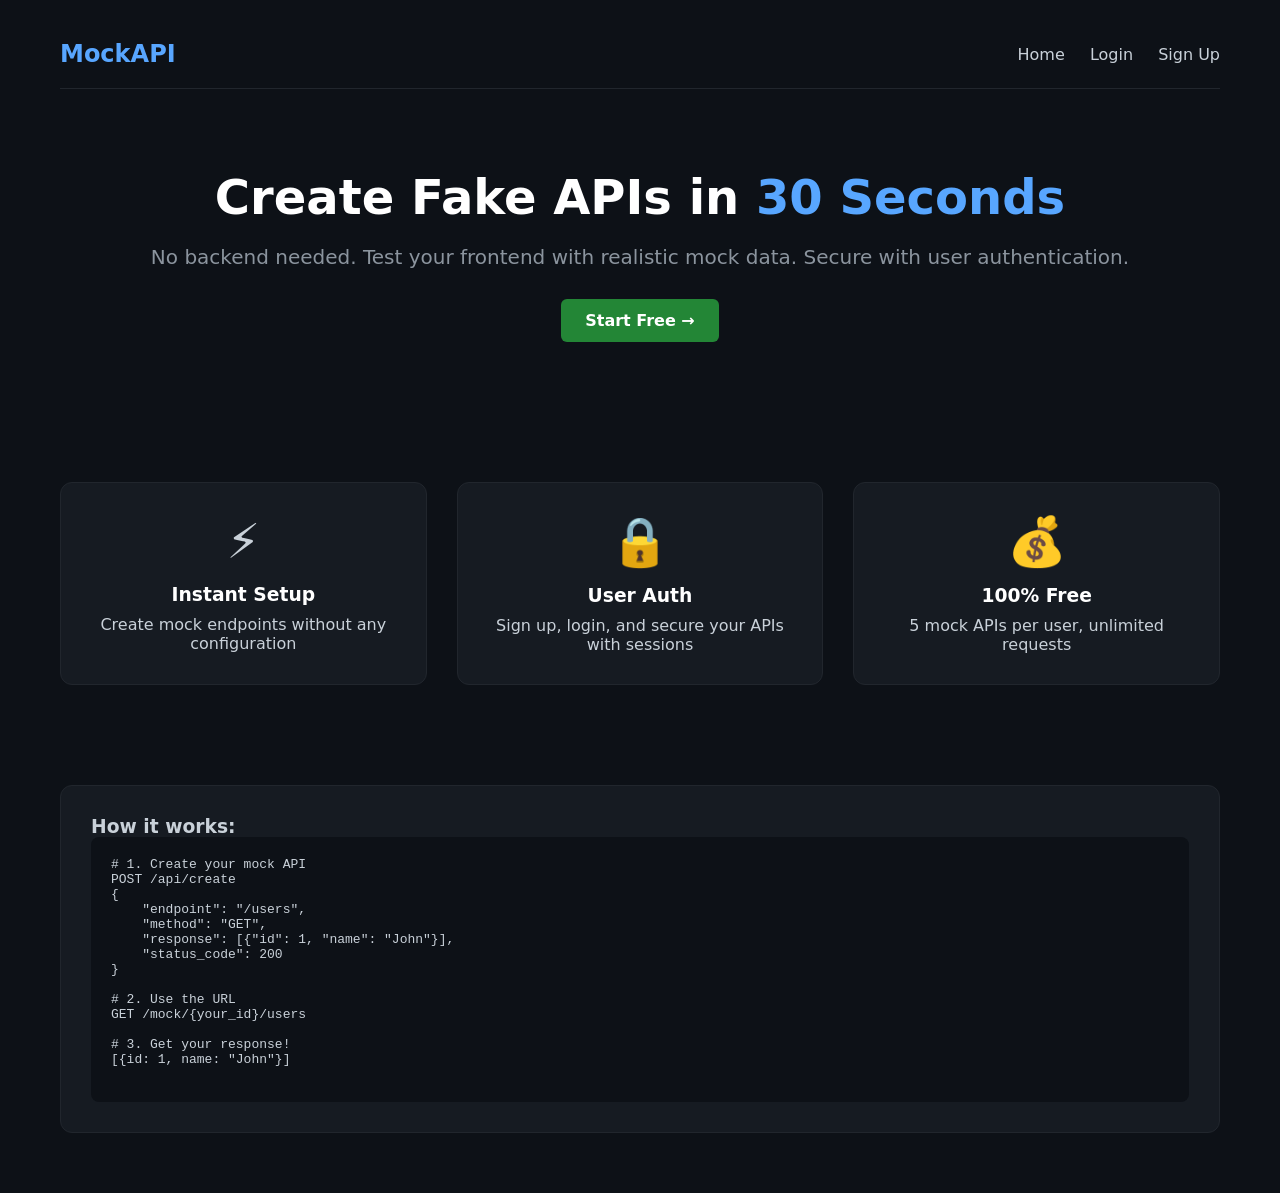
==== frontend/index.html @ ffb469e9 "Checkpoint: auth + Google OAuth + Mock CRUD working (17/17 tests pass)" ====
<!DOCTYPE html>
<html lang="en">
<head>
    <meta charset="UTF-8">
    <meta name="viewport" content="width=device-width, initial-scale=1.0">
    <title>MockAPI - Free Fake API Service</title>
    <link rel="stylesheet" href="style.css">
</head>
<body>
    <div class="container">
        <nav>
            <div class="logo">MockAPI</div>
            <div class="nav-links" id="nav-links">
                <a href="/">Home</a>
            </div>
        </nav>
        <div class="hero">
            <h1>Create Fake APIs in <span class="highlight">30 Seconds</span></h1>
            <p>No backend needed. Test your frontend with realistic mock data. Secure with user authentication.</p>
            <a href="/create" class="btn-primary">Start Free →</a>
        </div>
        <div class="features">
            <div class="feature">
                <div class="feature-icon">⚡</div>
                <h3>Instant Setup</h3>
                <p>Create mock endpoints without any configuration</p>
            </div>
            <div class="feature">
                <div class="feature-icon">🔒</div>
                <h3>User Auth</h3>
                <p>Sign up, login, and secure your APIs with sessions</p>
            </div>
            <div class="feature">
                <div class="feature-icon">💰</div>
                <h3>100% Free</h3>
                <p>5 mock APIs per user, unlimited requests</p>
            </div>
        </div>
        <div class="code-example">
            <h3>How it works:</h3>
            <pre>
# 1. Create your mock API
POST /api/create
{
    "endpoint": "/users",
    "method": "GET",
    "response": [{"id": 1, "name": "John"}],
    "status_code": 200
}

# 2. Use the URL
GET /mock/{your_id}/users

# 3. Get your response!
[{id: 1, name: "John"}]
            </pre>
        </div>
    </div>
    <script>
        async function updateNav() {
            const nav = document.getElementById('nav-links');
            try {
                const res = await fetch('/api/me', { credentials: 'include' });
                if (res.ok) {
                    nav.innerHTML = `
                        <a href="/">Home</a>
                        <a href="/dashboard">Dashboard</a>
                        <a href="/create">Create API</a>
                        <a href="/logout">Logout</a>
                    `;
                } else {
                    nav.innerHTML = `
                        <a href="/">Home</a>
                        <a href="/login">Login</a>
                        <a href="/signup">Sign Up</a>
                    `;
                }
            } catch (e) {
                nav.innerHTML = `
                    <a href="/">Home</a>
                    <a href="/login">Login</a>
                    <a href="/signup">Sign Up</a>
                `;
            }
        }
        updateNav();
    </script>
</body>
</html>
---- frontend/style.css ----
* {
    margin: 0;
    padding: 0;
    box-sizing: border-box;
}
body {
    font-family: 'Segoe UI', system-ui, sans-serif;
    background: #0d1117;
    color: #c9d1d9;
    min-height: 100vh;
}
.container {
    max-width: 1200px;
    margin: 0 auto;
    padding: 20px;
}
nav {
    display: flex;
    justify-content: space-between;
    align-items: center;
    padding: 20px 0;
    border-bottom: 1px solid #21262d;
}
.logo {
    font-size: 24px;
    font-weight: bold;
    color: #58a6ff;
}
.logo a {
    color: #58a6ff;
    text-decoration: none;
}
.nav-links a {
    color: #c9d1d9;
    text-decoration: none;
    margin-left: 20px;
    transition: color 0.3s;
}
.nav-links a:hover {
    color: #58a6ff;
}
.hero {
    text-align: center;
    padding: 80px 0;
}
.hero h1 {
    font-size: 48px;
    margin-bottom: 20px;
    color: #fff;
}
.highlight {
    color: #58a6ff;
}
.hero p {
    font-size: 20px;
    color: #8b949e;
    margin-bottom: 30px;
}
.btn-primary {
    display: inline-block;
    background: #238636;
    color: #fff;
    padding: 12px 24px;
    border-radius: 6px;
    text-decoration: none;
    font-weight: bold;
    border: none;
    cursor: pointer;
    transition: background 0.3s;
}
.btn-primary:hover {
    background: #2ea043;
}
.btn-delete {
    background: #da3633;
    color: #fff;
    padding: 8px 16px;
    border-radius: 6px;
    border: none;
    cursor: pointer;
}
.btn-delete:hover {
    background: #f85149;
}
.features {
    display: grid;
    grid-template-columns: repeat(3, 1fr);
    gap: 30px;
    padding: 60px 0;
}
.feature {
    background: #161b22;
    padding: 30px;
    border-radius: 12px;
    text-align: center;
    border: 1px solid #21262d;
}
.feature-icon {
    font-size: 48px;
    margin-bottom: 15px;
}
.feature h3 {
    color: #fff;
    margin-bottom: 10px;
}
.code-example {
    background: #161b22;
    padding: 30px;
    border-radius: 12px;
    margin: 40px 0;
    border: 1px solid #21262d;
}
.code-example pre {
    background: #0d1117;
    padding: 20px;
    border-radius: 8px;
    overflow-x: auto;
    color: #c9d1d9;
}
.create-form {
    max-width: 600px;
    margin: 40px auto;
    background: #161b22;
    padding: 40px;
    border-radius: 12px;
    border: 1px solid #21262d;
}
.create-form h2 {
    margin-bottom: 30px;
    color: #fff;
}
.form-group {
    margin-bottom: 20px;
}
.form-group label {
    display: block;
    margin-bottom: 8px;
    color: #c9d1d9;
}
.form-group input,
.form-group select,
.form-group textarea {
    width: 100%;
    padding: 12px;
    background: #0d1117;
    border: 1px solid #21262d;
    border-radius: 6px;
    color: #c9d1d9;
    font-family: monospace;
}
.form-group textarea {
    font-size: 14px;
    resize: vertical;
}
.result {
    margin-top: 30px;
    padding: 20px;
    background: #238636;
    border-radius: 8px;
}
.result.hidden {
    display: none;
}
.url-box {
    display: flex;
    gap: 10px;
    margin-top: 10px;
}
.url-box code {
    flex: 1;
    background: #0d1117;
    padding: 12px;
    border-radius: 6px;
    overflow-x: auto;
}
.url-box button {
    background: #58a6ff;
    border: none;
    padding: 12px 20px;
    border-radius: 6px;
    cursor: pointer;
    color: #0d1117;
    font-weight: bold;
}
.remaining {
    margin-top: 15px;
    font-weight: bold;
}
.dashboard {
    padding: 40px 0;
}
.dashboard h2 {
    margin-bottom: 10px;
    color: #fff;
}
.usage {
    color: #8b949e;
    margin-bottom: 30px;
}
.api-list .empty {
    text-align: center;
    padding: 60px;
    background: #161b22;
    border-radius: 12px;
}
.api-card {
    background: #161b22;
    padding: 20px;
    border-radius: 12px;
    margin-bottom: 15px;
    border: 1px solid #21262d;
}
.api-info {
    display: flex;
    align-items: center;
    gap: 15px;
    margin-bottom: 15px;
}
.method {
    padding: 4px 12px;
    border-radius: 4px;
    font-weight: bold;
    font-size: 12px;
}
.method.get { background: #238636; color: #fff; }
.method.post { background: #1f6feb; color: #fff; }
.method.put { background: #d29922; color: #fff; }
.method.delete { background: #da3633; color: #fff; }
.endpoint {
    font-size: 18px;
    color: #fff;
    font-weight: bold;
}
.status-code {
    color: #8b949e;
}
.api-url {
    display: flex;
    gap: 10px;
    margin-bottom: 15px;
}
.api-url code {
    flex: 1;
    background: #0d1117;
    padding: 10px;
    border-radius: 6px;
    font-size: 13px;
    overflow-x: auto;
}
.api-url button {
    background: #58a6ff;
    border: none;
    padding: 10px 16px;
    border-radius: 6px;
    cursor: pointer;
    color: #0d1117;
}
@media (max-width: 768px) {
    .features {
        grid-template-columns: 1fr;
    }
    .hero h1 {
        font-size: 32px;
    }
}
.auth-alt {
    text-align: center;
    margin-top: 20px;
    color: #8b949e;
}
.auth-alt a {
    color: #58a6ff;
    text-decoration: none;
}
.auth-alt a:hover {
    text-decoration: underline;
}
.auth-form {
    max-width: 400px;
    margin: 40px auto;
    background: #161b22;
    padding: 40px;
    border-radius: 12px;
    border: 1px solid #21262d;
}
.auth-form h2 {
    margin-bottom: 24px;
    color: #fff;
}
.auth-divider {
    display: flex;
    align-items: center;
    margin: 20px 0;
    color: #484f58;
    font-size: 13px;
}
.auth-divider::before,
.auth-divider::after {
    content: '';
    flex: 1;
    border-bottom: 1px solid #21262d;
}
.auth-divider span {
    padding: 0 12px;
}
.btn-google {
    display: flex;
    align-items: center;
    justify-content: center;
    gap: 10px;
    width: 100%;
    padding: 12px 24px;
    background: #fff;
    color: #333;
    border: 1px solid #dadce0;
    border-radius: 6px;
    font-size: 15px;
    font-weight: 500;
    text-decoration: none;
    cursor: pointer;
    transition: background 0.3s, box-shadow 0.3s;
}
.btn-google:hover {
    background: #f7f8f8;
    box-shadow: 0 1px 3px rgba(0,0,0,0.15);
}
.error {
    color: #f85149;
    margin-bottom: 15px;
}
.success {
    color: #3fb950;
    margin-bottom: 15px;
}
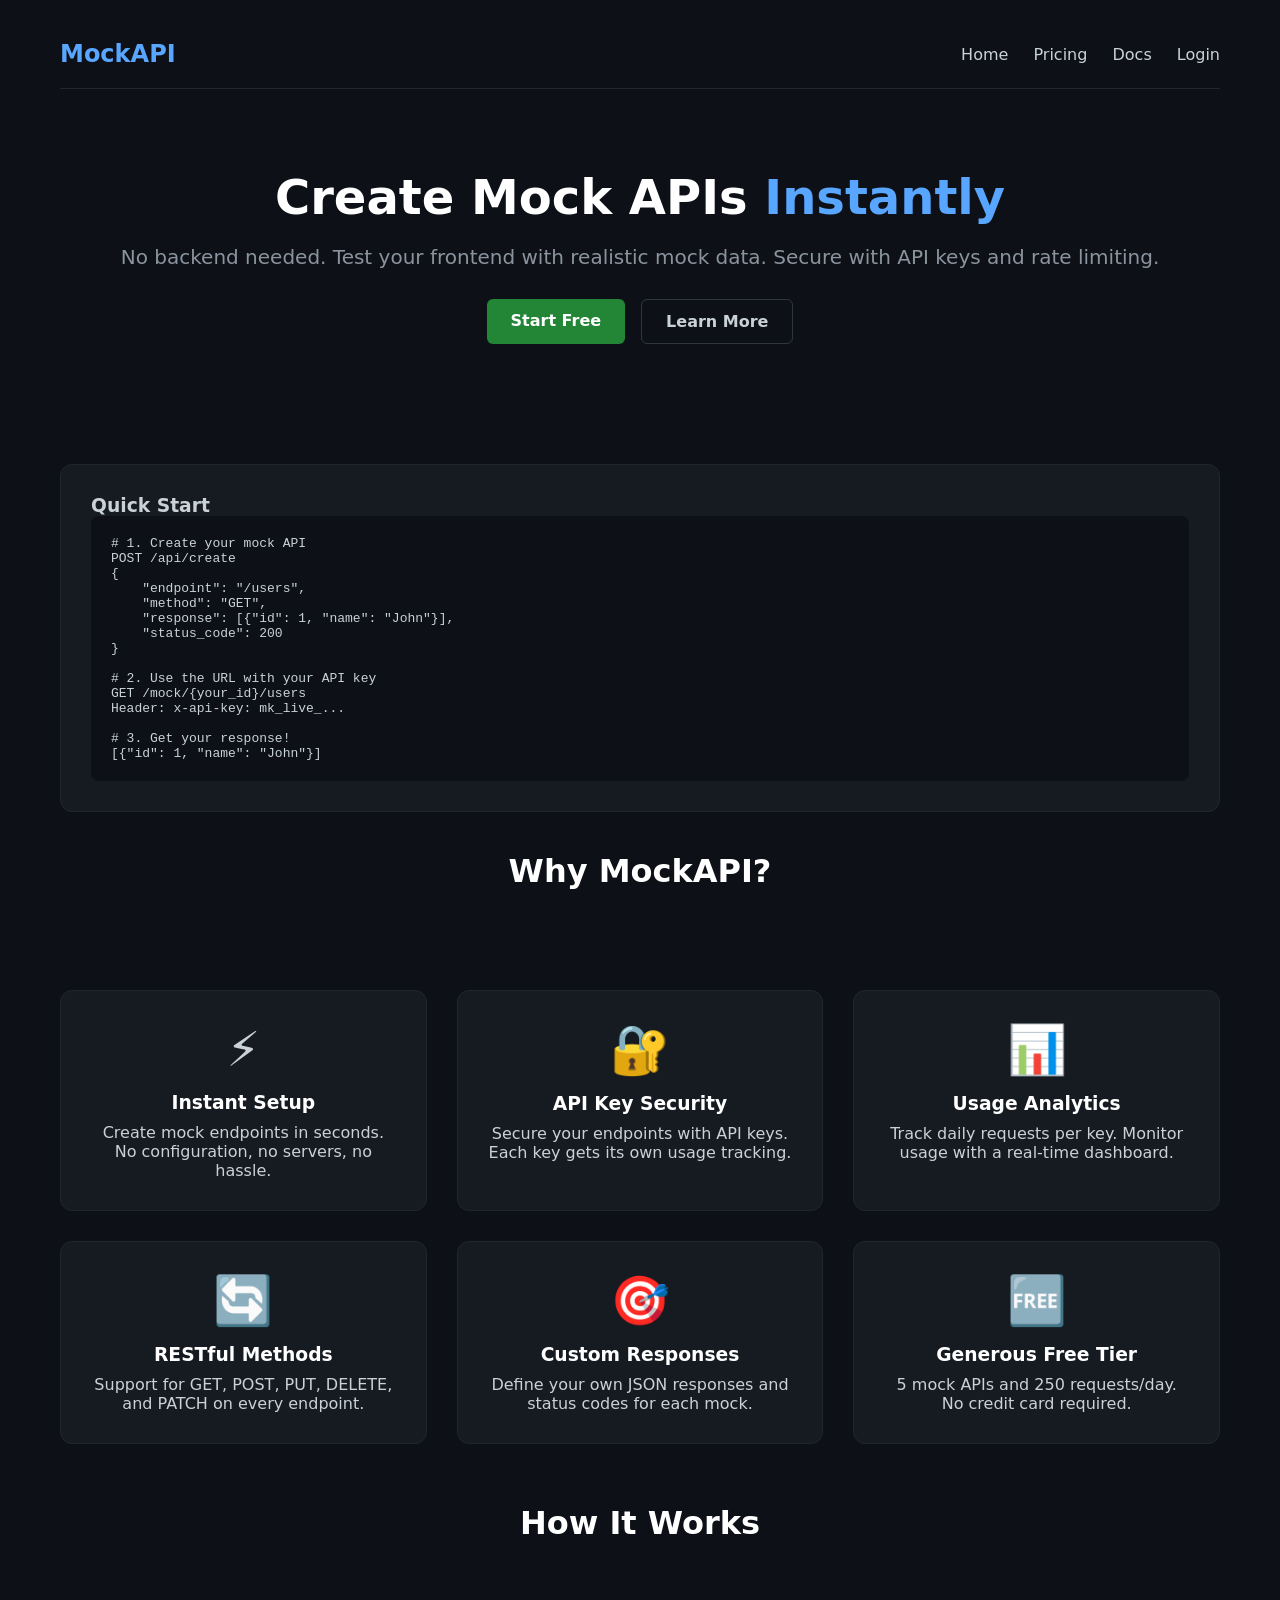
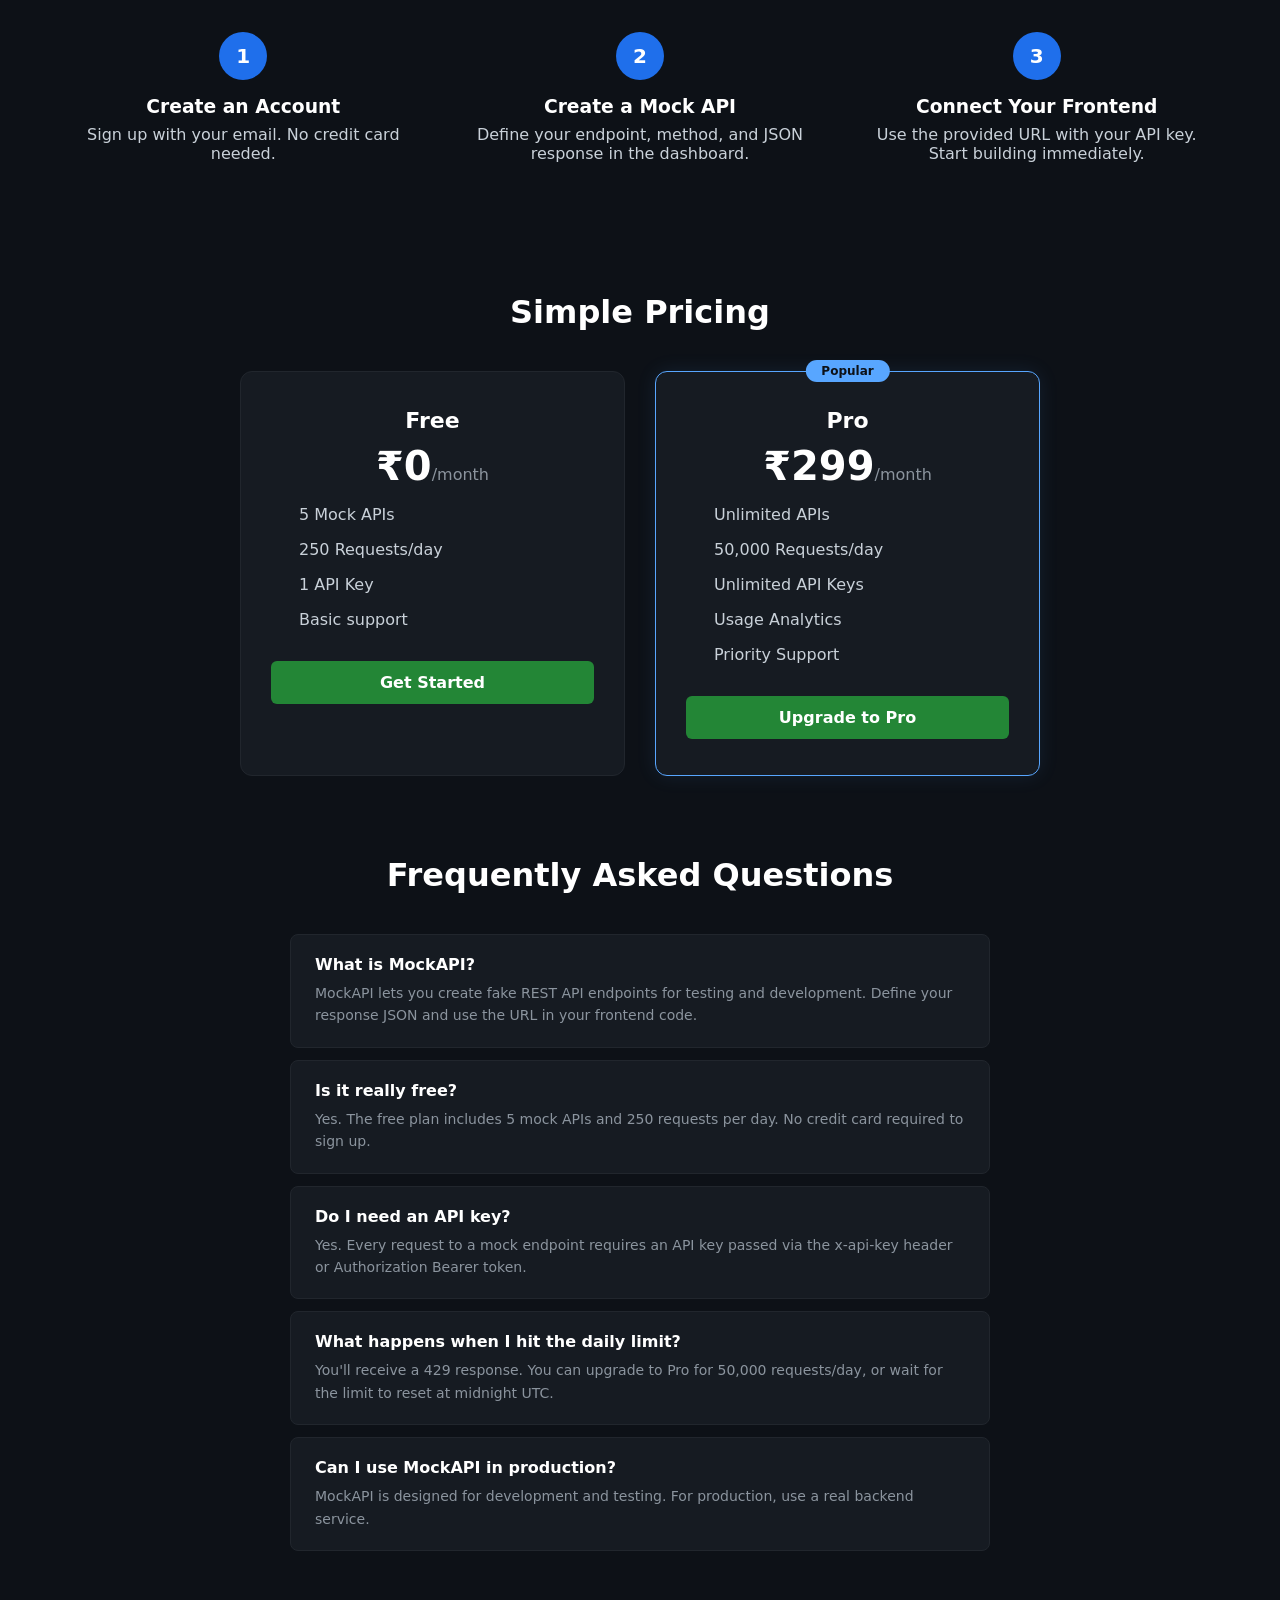
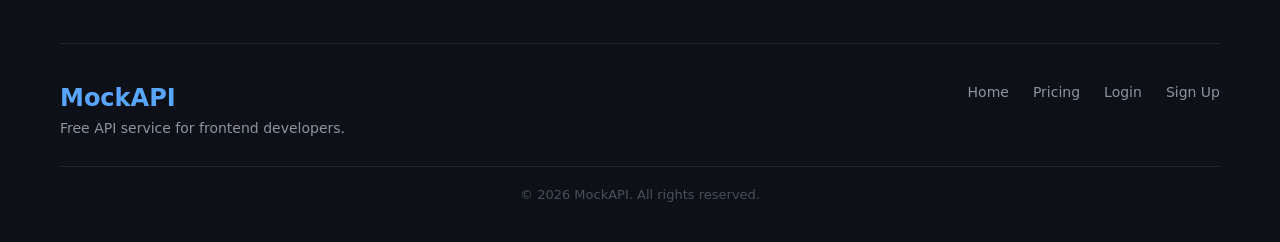
==== commit a4619e63: "Initial commit - MockAPI Pro MVP v1.0" ====
--- a/frontend/index.html
+++ b/frontend/index.html
@@ -3,41 +3,32 @@
 <head>
     <meta charset="UTF-8">
     <meta name="viewport" content="width=device-width, initial-scale=1.0">
-    <title>MockAPI - Free Fake API Service</title>
+    <title>MockAPI - Free Fake API Service for Frontend Developers</title>
     <link rel="stylesheet" href="style.css">
 </head>
 <body>
     <div class="container">
         <nav>
-            <div class="logo">MockAPI</div>
+            <div class="logo"><a href="/">MockAPI</a></div>
             <div class="nav-links" id="nav-links">
                 <a href="/">Home</a>
+                <a href="/pricing">Pricing</a>
+                <a href="/docs">Docs</a>
+                <a href="/login">Login</a>
             </div>
         </nav>
-        <div class="hero">
-            <h1>Create Fake APIs in <span class="highlight">30 Seconds</span></h1>
-            <p>No backend needed. Test your frontend with realistic mock data. Secure with user authentication.</p>
-            <a href="/create" class="btn-primary">Start Free →</a>
-        </div>
-        <div class="features">
-            <div class="feature">
-                <div class="feature-icon">⚡</div>
-                <h3>Instant Setup</h3>
-                <p>Create mock endpoints without any configuration</p>
-            </div>
-            <div class="feature">
-                <div class="feature-icon">🔒</div>
-                <h3>User Auth</h3>
-                <p>Sign up, login, and secure your APIs with sessions</p>
-            </div>
-            <div class="feature">
-                <div class="feature-icon">💰</div>
-                <h3>100% Free</h3>
-                <p>5 mock APIs per user, unlimited requests</p>
-            </div>
-        </div>
-        <div class="code-example">
-            <h3>How it works:</h3>
+
+        <section class="hero">
+            <h1>Create Mock APIs <span class="highlight">Instantly</span></h1>
+            <p>No backend needed. Test your frontend with realistic mock data. Secure with API keys and rate limiting.</p>
+            <div class="hero-actions">
+                <a href="/signup" class="btn-primary">Start Free</a>
+                <a href="#features" class="btn-secondary">Learn More</a>
+            </div>
+        </section>
+
+        <section class="code-example">
+            <h3>Quick Start</h3>
             <pre>
 # 1. Create your mock API
 POST /api/create
@@ -48,14 +39,146 @@
     "status_code": 200
 }
 
-# 2. Use the URL
+# 2. Use the URL with your API key
 GET /mock/{your_id}/users
+Header: x-api-key: mk_live_...
 
 # 3. Get your response!
-[{id: 1, name: "John"}]
-            </pre>
-        </div>
+[{"id": 1, "name": "John"}]</pre>
+        </section>
+
+        <section id="features">
+            <h2 class="section-title">Why MockAPI?</h2>
+            <div class="features">
+                <div class="feature">
+                    <div class="feature-icon">⚡</div>
+                    <h3>Instant Setup</h3>
+                    <p>Create mock endpoints in seconds. No configuration, no servers, no hassle.</p>
+                </div>
+                <div class="feature">
+                    <div class="feature-icon">🔐</div>
+                    <h3>API Key Security</h3>
+                    <p>Secure your endpoints with API keys. Each key gets its own usage tracking.</p>
+                </div>
+                <div class="feature">
+                    <div class="feature-icon">📊</div>
+                    <h3>Usage Analytics</h3>
+                    <p>Track daily requests per key. Monitor usage with a real-time dashboard.</p>
+                </div>
+                <div class="feature">
+                    <div class="feature-icon">🔄</div>
+                    <h3>RESTful Methods</h3>
+                    <p>Support for GET, POST, PUT, DELETE, and PATCH on every endpoint.</p>
+                </div>
+                <div class="feature">
+                    <div class="feature-icon">🎯</div>
+                    <h3>Custom Responses</h3>
+                    <p>Define your own JSON responses and status codes for each mock.</p>
+                </div>
+                <div class="feature">
+                    <div class="feature-icon">🆓</div>
+                    <h3>Generous Free Tier</h3>
+                    <p>5 mock APIs and 250 requests/day. No credit card required.</p>
+                </div>
+            </div>
+        </section>
+
+        <section class="how-it-works">
+            <h2 class="section-title">How It Works</h2>
+            <div class="steps">
+                <div class="step">
+                    <div class="step-num">1</div>
+                    <h3>Create an Account</h3>
+                    <p>Sign up with your email. No credit card needed.</p>
+                </div>
+                <div class="step">
+                    <div class="step-num">2</div>
+                    <h3>Create a Mock API</h3>
+                    <p>Define your endpoint, method, and JSON response in the dashboard.</p>
+                </div>
+                <div class="step">
+                    <div class="step-num">3</div>
+                    <h3>Connect Your Frontend</h3>
+                    <p>Use the provided URL with your API key. Start building immediately.</p>
+                </div>
+            </div>
+        </section>
+
+        <section class="pricing-preview" id="pricing">
+            <h2 class="section-title">Simple Pricing</h2>
+            <div class="pricing-cards">
+                <div class="pricing-card">
+                    <h3>Free</h3>
+                    <div class="price">₹0<span>/month</span></div>
+                    <ul>
+                        <li>5 Mock APIs</li>
+                        <li>250 Requests/day</li>
+                        <li>1 API Key</li>
+                        <li>Basic support</li>
+                    </ul>
+                    <a href="/signup" class="btn-primary">Get Started</a>
+                </div>
+                <div class="pricing-card featured">
+                    <div class="badge">Popular</div>
+                    <h3>Pro</h3>
+                    <div class="price">₹299<span>/month</span></div>
+                    <ul>
+                        <li>Unlimited APIs</li>
+                        <li>50,000 Requests/day</li>
+                        <li>Unlimited API Keys</li>
+                        <li>Usage Analytics</li>
+                        <li>Priority Support</li>
+                    </ul>
+                    <a href="/signup" class="btn-primary">Upgrade to Pro</a>
+                </div>
+            </div>
+        </section>
+
+        <section class="faq">
+            <h2 class="section-title">Frequently Asked Questions</h2>
+            <div class="faq-list">
+                <div class="faq-item">
+                    <h4>What is MockAPI?</h4>
+                    <p>MockAPI lets you create fake REST API endpoints for testing and development. Define your response JSON and use the URL in your frontend code.</p>
+                </div>
+                <div class="faq-item">
+                    <h4>Is it really free?</h4>
+                    <p>Yes. The free plan includes 5 mock APIs and 250 requests per day. No credit card required to sign up.</p>
+                </div>
+                <div class="faq-item">
+                    <h4>Do I need an API key?</h4>
+                    <p>Yes. Every request to a mock endpoint requires an API key passed via the x-api-key header or Authorization Bearer token.</p>
+                </div>
+                <div class="faq-item">
+                    <h4>What happens when I hit the daily limit?</h4>
+                    <p>You'll receive a 429 response. You can upgrade to Pro for 50,000 requests/day, or wait for the limit to reset at midnight UTC.</p>
+                </div>
+                <div class="faq-item">
+                    <h4>Can I use MockAPI in production?</h4>
+                    <p>MockAPI is designed for development and testing. For production, use a real backend service.</p>
+                </div>
+            </div>
+        </section>
+
+        <footer class="footer">
+            <div class="footer-content">
+                <div class="footer-brand">
+                    <div class="logo">MockAPI</div>
+                    <p>Free API service for frontend developers.</p>
+                </div>
+                <div class="footer-links">
+                    <a href="/">Home</a>
+                    <a href="/pricing">Pricing</a>
+                    <a href="/login">Login</a>
+                    <a href="/signup">Sign Up</a>
+                </div>
+            </div>
+            <div class="footer-bottom">
+                <p>&copy; 2026 MockAPI. All rights reserved.</p>
+            </div>
+        </footer>
     </div>
+
     <script>
         async function updateNav() {
             const nav = document.getElementById('nav-links');
@@ -64,24 +187,14 @@
                 if (res.ok) {
                     nav.innerHTML = `
                         <a href="/">Home</a>
+                        <a href="/pricing">Pricing</a>
+                        <a href="/docs">Docs</a>
                         <a href="/dashboard">Dashboard</a>
                         <a href="/create">Create API</a>
                         <a href="/logout">Logout</a>
                     `;
-                } else {
-                    nav.innerHTML = `
-                        <a href="/">Home</a>
-                        <a href="/login">Login</a>
-                        <a href="/signup">Sign Up</a>
-                    `;
                 }
-            } catch (e) {
-                nav.innerHTML = `
-                    <a href="/">Home</a>
-                    <a href="/login">Login</a>
-                    <a href="/signup">Sign Up</a>
-                `;
-            }
+            } catch (e) {}
         }
         updateNav();
     </script>
--- a/frontend/style.css
+++ b/frontend/style.css
@@ -287,43 +287,6 @@
     margin-bottom: 24px;
     color: #fff;
 }
-.auth-divider {
-    display: flex;
-    align-items: center;
-    margin: 20px 0;
-    color: #484f58;
-    font-size: 13px;
-}
-.auth-divider::before,
-.auth-divider::after {
-    content: '';
-    flex: 1;
-    border-bottom: 1px solid #21262d;
-}
-.auth-divider span {
-    padding: 0 12px;
-}
-.btn-google {
-    display: flex;
-    align-items: center;
-    justify-content: center;
-    gap: 10px;
-    width: 100%;
-    padding: 12px 24px;
-    background: #fff;
-    color: #333;
-    border: 1px solid #dadce0;
-    border-radius: 6px;
-    font-size: 15px;
-    font-weight: 500;
-    text-decoration: none;
-    cursor: pointer;
-    transition: background 0.3s, box-shadow 0.3s;
-}
-.btn-google:hover {
-    background: #f7f8f8;
-    box-shadow: 0 1px 3px rgba(0,0,0,0.15);
-}
 .error {
     color: #f85149;
     margin-bottom: 15px;
@@ -332,3 +295,709 @@
     color: #3fb950;
     margin-bottom: 15px;
 }
+.section-divider {
+    border-top: 1px solid #21262d;
+    margin: 40px 0;
+}
+.section-header {
+    display: flex;
+    justify-content: space-between;
+    align-items: center;
+    margin-bottom: 10px;
+}
+.section-header h2 {
+    color: #fff;
+    margin-bottom: 0;
+}
+.key-info {
+    flex: 1;
+}
+.key-main {
+    display: flex;
+    align-items: center;
+    gap: 10px;
+    margin-bottom: 6px;
+}
+.key-preview {
+    font-family: monospace;
+    font-size: 14px;
+    color: #c9d1d9;
+    background: #0d1117;
+    padding: 4px 8px;
+    border-radius: 4px;
+}
+.key-name-tag {
+    background: #1f6feb;
+    color: #fff;
+    padding: 2px 8px;
+    border-radius: 4px;
+    font-size: 12px;
+}
+.key-meta {
+    display: flex;
+    gap: 20px;
+    font-size: 13px;
+    color: #8b949e;
+}
+.btn-regen {
+    background: #d29922;
+    color: #fff;
+    padding: 8px 16px;
+    border-radius: 6px;
+    border: none;
+    cursor: pointer;
+    margin-right: 8px;
+}
+.btn-regen:hover {
+    background: #e3b341;
+}
+.btn-cancel {
+    background: #21262d;
+    color: #c9d1d9;
+    padding: 10px 20px;
+    border-radius: 6px;
+    border: 1px solid #30363d;
+    cursor: pointer;
+}
+.btn-cancel:hover {
+    background: #30363d;
+}
+.modal {
+    position: fixed;
+    top: 0;
+    left: 0;
+    width: 100%;
+    height: 100%;
+    background: rgba(0,0,0,0.7);
+    display: flex;
+    align-items: center;
+    justify-content: center;
+    z-index: 1000;
+}
+.modal.hidden {
+    display: none;
+}
+.modal-content {
+    background: #161b22;
+    border: 1px solid #21262d;
+    border-radius: 12px;
+    padding: 30px;
+    max-width: 500px;
+    width: 90%;
+}
+.modal-content h3 {
+    color: #fff;
+    margin-bottom: 10px;
+}
+.modal-warning {
+    color: #d29922;
+    font-size: 13px;
+    margin-bottom: 16px;
+}
+.key-display {
+    display: flex;
+    gap: 10px;
+    margin-bottom: 20px;
+    align-items: center;
+}
+.key-display code {
+    flex: 1;
+    background: #0d1117;
+    padding: 12px;
+    border-radius: 6px;
+    font-size: 13px;
+    color: #3fb950;
+    word-break: break-all;
+}
+.btn-copy {
+    background: #58a6ff;
+    border: none;
+    padding: 12px 16px;
+    border-radius: 6px;
+    cursor: pointer;
+    color: #0d1117;
+    font-weight: bold;
+    white-space: nowrap;
+}
+.btn-copy:hover {
+    background: #79c0ff;
+}
+.modal-actions {
+    display: flex;
+    gap: 10px;
+    justify-content: flex-end;
+    margin-top: 20px;
+}
+.usage-card {
+    background: #161b22;
+    border: 1px solid #21262d;
+    border-radius: 12px;
+    padding: 24px;
+    margin-top: 16px;
+}
+.usage-row {
+    display: flex;
+    justify-content: space-between;
+    align-items: center;
+    margin-bottom: 12px;
+}
+.usage-row:last-child {
+    margin-bottom: 0;
+    margin-top: 12px;
+}
+.usage-label {
+    color: #8b949e;
+    font-size: 14px;
+}
+.usage-value {
+    color: #fff;
+    font-weight: bold;
+    font-size: 18px;
+}
+.progress-bar {
+    width: 100%;
+    height: 10px;
+    background: #21262d;
+    border-radius: 5px;
+    overflow: hidden;
+}
+.progress-fill {
+    height: 100%;
+    background: #238636;
+    border-radius: 5px;
+    transition: width 0.4s ease, background 0.3s ease;
+}
+.progress-fill.warning {
+    background: #d29922;
+}
+.progress-fill.danger {
+    background: #da3633;
+}
+.hero-actions {
+    display: flex;
+    gap: 16px;
+    justify-content: center;
+    margin-top: 10px;
+}
+.btn-secondary {
+    display: inline-block;
+    background: transparent;
+    color: #c9d1d9;
+    padding: 12px 24px;
+    border-radius: 6px;
+    text-decoration: none;
+    font-weight: bold;
+    border: 1px solid #30363d;
+    transition: background 0.3s;
+}
+.btn-secondary:hover {
+    background: #21262d;
+    color: #fff;
+}
+.section-title {
+    text-align: center;
+    font-size: 32px;
+    color: #fff;
+    margin-bottom: 40px;
+}
+.steps {
+    display: grid;
+    grid-template-columns: repeat(3, 1fr);
+    gap: 30px;
+    padding: 20px 0 60px;
+}
+.step {
+    text-align: center;
+    padding: 30px 20px;
+}
+.step-num {
+    width: 48px;
+    height: 48px;
+    background: #1f6feb;
+    color: #fff;
+    border-radius: 50%;
+    display: inline-flex;
+    align-items: center;
+    justify-content: center;
+    font-size: 20px;
+    font-weight: bold;
+    margin-bottom: 16px;
+}
+.step h3 {
+    color: #fff;
+    margin-bottom: 8px;
+}
+.pricing-preview {
+    padding: 40px 0;
+}
+.pricing-cards {
+    display: grid;
+    grid-template-columns: repeat(2, 1fr);
+    gap: 30px;
+    max-width: 800px;
+    margin: 0 auto;
+}
+.pricing-cards-full {
+    max-width: 800px;
+}
+.pricing-card {
+    background: #161b22;
+    border: 1px solid #21262d;
+    border-radius: 12px;
+    padding: 36px 30px;
+    text-align: center;
+    position: relative;
+}
+.pricing-card.featured {
+    border-color: #58a6ff;
+    box-shadow: 0 0 20px rgba(88, 166, 255, 0.1);
+}
+.badge {
+    position: absolute;
+    top: -12px;
+    left: 50%;
+    transform: translateX(-50%);
+    background: #58a6ff;
+    color: #0d1117;
+    padding: 4px 16px;
+    border-radius: 20px;
+    font-size: 12px;
+    font-weight: bold;
+}
+.pricing-card h3 {
+    color: #fff;
+    font-size: 22px;
+    margin-bottom: 10px;
+}
+.price {
+    font-size: 40px;
+    font-weight: bold;
+    color: #fff;
+    margin-bottom: 8px;
+}
+.price span {
+    font-size: 16px;
+    color: #8b949e;
+    font-weight: normal;
+}
+.plan-desc {
+    color: #8b949e;
+    margin-bottom: 20px;
+    font-size: 14px;
+}
+.pricing-card ul {
+    list-style: none;
+    margin-bottom: 24px;
+    text-align: left;
+}
+.pricing-card li {
+    padding: 8px 0;
+    padding-left: 28px;
+    position: relative;
+    color: #c9d1d9;
+}
+.pricing-card li.included::before {
+    content: "\2713";
+    position: absolute;
+    left: 0;
+    color: #3fb950;
+    font-weight: bold;
+}
+.pricing-card li.excluded {
+    color: #484f58;
+}
+.pricing-card li.excluded::before {
+    content: "\2717";
+    position: absolute;
+    left: 0;
+    color: #484f58;
+}
+.pricing-card .btn-primary {
+    width: 100%;
+    text-align: center;
+}
+.faq {
+    padding: 40px 0;
+}
+.faq-list {
+    max-width: 700px;
+    margin: 0 auto;
+}
+.faq-item {
+    background: #161b22;
+    border: 1px solid #21262d;
+    border-radius: 8px;
+    padding: 20px 24px;
+    margin-bottom: 12px;
+}
+.faq-item h4 {
+    color: #fff;
+    margin-bottom: 8px;
+    font-size: 16px;
+}
+.faq-item p {
+    color: #8b949e;
+    font-size: 14px;
+    line-height: 1.6;
+}
+.footer {
+    border-top: 1px solid #21262d;
+    margin-top: 40px;
+    padding: 40px 0 20px;
+}
+.footer-content {
+    display: flex;
+    justify-content: space-between;
+    align-items: flex-start;
+    margin-bottom: 30px;
+}
+.footer-brand p {
+    color: #8b949e;
+    margin-top: 8px;
+    font-size: 14px;
+}
+.footer-links {
+    display: flex;
+    gap: 24px;
+}
+.footer-links a {
+    color: #8b949e;
+    text-decoration: none;
+    font-size: 14px;
+    transition: color 0.3s;
+}
+.footer-links a:hover {
+    color: #58a6ff;
+}
+.footer-bottom {
+    text-align: center;
+    padding-top: 20px;
+    border-top: 1px solid #21262d;
+}
+.footer-bottom p {
+    color: #484f58;
+    font-size: 13px;
+}
+.usage-banner {
+    padding: 14px 20px;
+    border-radius: 8px;
+    margin-bottom: 20px;
+    font-size: 14px;
+}
+.usage-banner.hidden {
+    display: none;
+}
+.usage-banner.warning {
+    background: rgba(210, 153, 34, 0.15);
+    border: 1px solid #d29922;
+    color: #d29922;
+}
+.usage-banner.danger {
+    background: rgba(218, 54, 51, 0.15);
+    border: 1px solid #da3633;
+    color: #f85149;
+}
+.usage-banner a {
+    color: #58a6ff;
+    text-decoration: underline;
+}
+.pricing-page {
+    text-align: center;
+    padding: 40px 0;
+}
+.pricing-page h1 {
+    font-size: 40px;
+    color: #fff;
+    margin-bottom: 12px;
+}
+.pricing-subtitle {
+    font-size: 18px;
+    color: #8b949e;
+    margin-bottom: 40px;
+}
+@media (max-width: 768px) {
+    .features {
+        grid-template-columns: 1fr;
+    }
+    .hero h1 {
+        font-size: 32px;
+    }
+    .steps {
+        grid-template-columns: 1fr;
+    }
+    .pricing-cards {
+        grid-template-columns: 1fr;
+    }
+    .footer-content {
+        flex-direction: column;
+        gap: 20px;
+    }
+    .footer-links {
+        flex-wrap: wrap;
+        gap: 16px;
+    }
+    .hero-actions {
+        flex-direction: column;
+        align-items: center;
+    }
+    .docs {
+        flex-direction: column;
+    }
+    .docs-sidebar {
+        display: none;
+    }
+}
+.docs {
+    display: flex;
+    gap: 40px;
+    padding: 20px 0 60px;
+}
+.docs-sidebar {
+    width: 200px;
+    flex-shrink: 0;
+    position: sticky;
+    top: 20px;
+    align-self: flex-start;
+}
+.docs-sidebar h4 {
+    color: #fff;
+    margin-bottom: 12px;
+    font-size: 14px;
+    text-transform: uppercase;
+    letter-spacing: 1px;
+}
+.docs-sidebar a {
+    display: block;
+    color: #8b949e;
+    text-decoration: none;
+    padding: 6px 12px;
+    border-radius: 6px;
+    font-size: 14px;
+    margin-bottom: 2px;
+    transition: color 0.2s, background 0.2s;
+}
+.docs-sidebar a:hover {
+    color: #c9d1d9;
+    background: #161b22;
+}
+.docs-sidebar a.active {
+    color: #58a6ff;
+    background: rgba(88, 166, 255, 0.1);
+}
+.docs-content {
+    flex: 1;
+    min-width: 0;
+}
+.docs-content h1 {
+    font-size: 36px;
+    color: #fff;
+    margin-bottom: 8px;
+}
+.docs-intro {
+    font-size: 18px;
+    color: #8b949e;
+    margin-bottom: 40px;
+}
+.docs-content h2 {
+    font-size: 24px;
+    color: #fff;
+    margin: 40px 0 16px;
+    padding-bottom: 8px;
+    border-bottom: 1px solid #21262d;
+}
+.docs-content h3 {
+    font-size: 18px;
+    color: #fff;
+    margin: 24px 0 12px;
+}
+.docs-content h4 {
+    font-size: 15px;
+    color: #c9d1d9;
+    margin: 16px 0 8px;
+}
+.docs-content p {
+    line-height: 1.7;
+    margin-bottom: 12px;
+}
+.docs-content a {
+    color: #58a6ff;
+    text-decoration: none;
+}
+.docs-content a:hover {
+    text-decoration: underline;
+}
+.docs-steps {
+    display: flex;
+    flex-direction: column;
+    gap: 16px;
+    margin: 16px 0;
+}
+.docs-step {
+    display: flex;
+    gap: 16px;
+    align-items: flex-start;
+    background: #161b22;
+    border: 1px solid #21262d;
+    border-radius: 8px;
+    padding: 16px 20px;
+}
+.docs-step .step-num {
+    width: 32px;
+    height: 32px;
+    min-width: 32px;
+    background: #1f6feb;
+    color: #fff;
+    border-radius: 50%;
+    display: flex;
+    align-items: center;
+    justify-content: center;
+    font-size: 14px;
+    font-weight: bold;
+}
+.docs-step h4 {
+    margin: 0 0 4px;
+    color: #fff;
+}
+.docs-step p {
+    margin: 0;
+    font-size: 14px;
+    color: #8b949e;
+}
+.code-block {
+    background: #0d1117;
+    border: 1px solid #21262d;
+    border-radius: 8px;
+    margin: 12px 0;
+    overflow: hidden;
+}
+.code-header {
+    display: flex;
+    justify-content: space-between;
+    align-items: center;
+    background: #161b22;
+    padding: 8px 16px;
+    border-bottom: 1px solid #21262d;
+    font-size: 13px;
+    color: #8b949e;
+}
+.btn-copy-docs {
+    background: #21262d;
+    color: #c9d1d9;
+    border: 1px solid #30363d;
+    padding: 4px 12px;
+    border-radius: 4px;
+    cursor: pointer;
+    font-size: 12px;
+    transition: background 0.2s;
+}
+.btn-copy-docs:hover {
+    background: #30363d;
+}
+.code-block pre {
+    padding: 16px;
+    overflow-x: auto;
+    font-size: 13px;
+    line-height: 1.6;
+    color: #c9d1d9;
+    margin: 0;
+}
+.endpoint-box {
+    display: inline-flex;
+    align-items: center;
+    gap: 10px;
+    background: #161b22;
+    border: 1px solid #21262d;
+    border-radius: 6px;
+    padding: 8px 16px;
+    margin: 8px 0;
+}
+.endpoint-box code {
+    font-size: 14px;
+    color: #fff;
+}
+.method-badge {
+    padding: 3px 10px;
+    border-radius: 4px;
+    font-size: 12px;
+    font-weight: bold;
+    color: #fff;
+}
+.method-badge.get { background: #238636; }
+.method-badge.post { background: #1f6feb; }
+.method-badge.put { background: #d29922; }
+.method-badge.delete { background: #da3633; }
+.example-group {
+    margin: 24px 0;
+    background: #161b22;
+    border: 1px solid #21262d;
+    border-radius: 10px;
+    padding: 20px;
+}
+.example-group h3 {
+    margin: 0 0 16px;
+    display: flex;
+    align-items: center;
+    gap: 10px;
+}
+.example-tabs {
+    display: flex;
+    gap: 4px;
+    margin-bottom: 12px;
+}
+.tab {
+    background: #21262d;
+    color: #8b949e;
+    border: none;
+    padding: 8px 16px;
+    border-radius: 6px 6px 0 0;
+    cursor: pointer;
+    font-size: 13px;
+    transition: background 0.2s, color 0.2s;
+}
+.tab:hover {
+    color: #c9d1d9;
+}
+.tab.active {
+    background: #0d1117;
+    color: #58a6ff;
+}
+.example-panel {
+    display: none;
+}
+.example-panel.active {
+    display: block;
+}
+.error-table {
+    margin: 16px 0;
+    border: 1px solid #21262d;
+    border-radius: 8px;
+    overflow: hidden;
+}
+.error-row {
+    display: flex;
+    align-items: center;
+    padding: 12px 16px;
+    border-bottom: 1px solid #21262d;
+}
+.error-row:last-child {
+    border-bottom: none;
+}
+.error-row.header {
+    background: #161b22;
+    font-weight: bold;
+}
+.error-code {
+    width: 80px;
+    font-family: monospace;
+    font-size: 14px;
+}
+.error-code.success { color: #3fb950; }
+.error-code.warning { color: #d29922; }
+.error-code.danger { color: #f85149; }
+.error-desc {
+    color: #c9d1d9;
+    font-size: 14px;
+}
+.error-row.header .error-desc {
+    color: #8b949e;
+}
